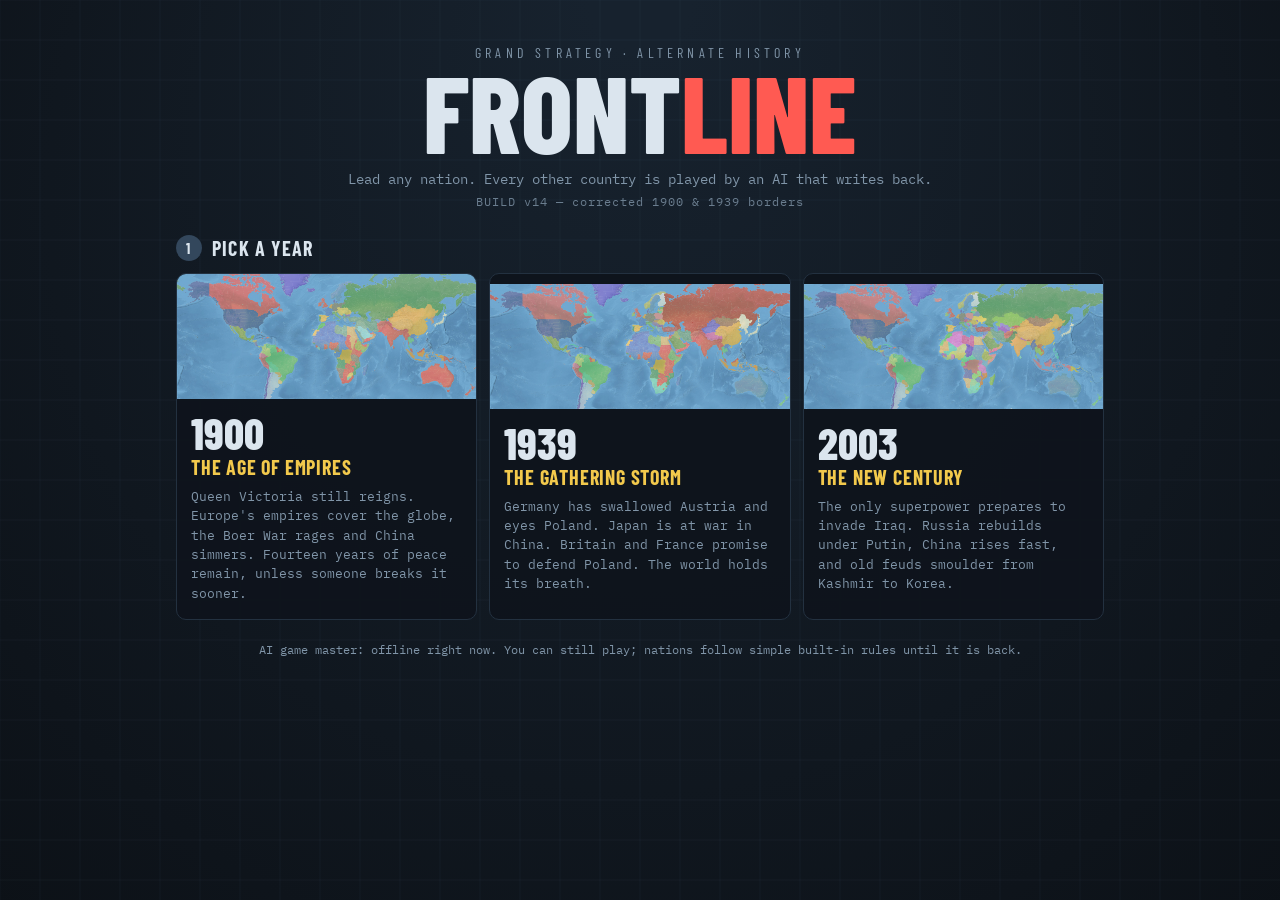
==== index.html @ e0c1df47 "Correct the 1900 and 1939 borders New tools/fix_borders.py checks every province against the modern " ====
<!DOCTYPE html>
<html lang="en">
<head>
<meta charset="UTF-8">
<meta name="viewport" content="width=device-width, initial-scale=1.0, viewport-fit=cover, user-scalable=no">
<title>Front Line</title>
<meta name="description" content="An open-world grand strategy game. Lead any nation in 1900, 1939 or 2003. An AI plays every other nation, and you can fight battles yourself with NATO unit symbols.">
<meta name="theme-color" content="#0b0f14">
<link rel="icon" href="data:image/svg+xml,%3Csvg xmlns=%22http://www.w3.org/2000/svg%22 viewBox=%220 0 30 20%22%3E%3Crect x=%221%22 y=%221%22 width=%2228%22 height=%2218%22 fill=%22%2380e0ff%22 stroke=%22%23000%22 stroke-width=%222%22/%3E%3Cpath d=%22M1 1L29 19M29 1L1 19%22 stroke=%22%23000%22 stroke-width=%222%22/%3E%3C/svg%3E">
<link rel="preconnect" href="https://fonts.googleapis.com">
<link rel="preconnect" href="https://fonts.gstatic.com" crossorigin>
<link rel="stylesheet" href="https://fonts.googleapis.com/css2?family=Barlow+Condensed:wght@500;600;700;800&family=IBM+Plex+Mono:wght@400;500;600&family=Source+Serif+4:ital,opsz,wght@0,8..60,400;0,8..60,600;1,8..60,400&display=swap">
<link rel="stylesheet" href="style.css?v=14">
</head>
<body>

<!-- ============ START ============ -->
<section id="start" class="screen">
  <canvas id="start-bg"></canvas>
  <div class="start-inner">
    <header class="title">
      <div class="kicker">Grand strategy · alternate history</div>
      <h1>FRONT<span>LINE</span></h1>
      <p class="sub">Lead any nation. Every other country is played by an AI that writes back.</p>
      <p class="sub" id="build-tag" style="margin-top:6px;font-size:12px;letter-spacing:1px;opacity:.8">BUILD v14 — corrected 1900 &amp; 1939 borders</p>
    </header>
    <div id="continue-wrap" hidden><button id="btn-continue" class="btn primary wide"></button></div>
    <h2 class="step"><b>1</b> Pick a year</h2>
    <div id="period-list" class="period-list"></div>
    <p id="ai-status" class="ai-status"></p>
  </div>
</section>

<!-- ============ PICK A NATION ============ -->
<section id="pick" class="screen" hidden>
  <header class="bar">
    <button class="icon-btn" id="pick-back" title="Back">←</button>
    <div class="bar-title"><b id="pick-title"></b><span>Step 2: tap any country to lead it</span></div>
    <input id="pick-search" type="search" placeholder="Search nations…" autocomplete="off">
  </header>
  <div class="stage"><canvas id="pick-map"></canvas>
    <div id="pick-quick" class="quick"></div>
    <aside id="pick-card" class="card" hidden></aside>
    <div id="pick-results" class="search-results" hidden></div>
  </div>
</section>

<!-- ============ GAME ============ -->
<section id="game" class="screen" hidden>
  <header class="bar" id="hud">
    <button class="icon-btn" id="btn-menu" title="Menu">☰</button>
    <div class="nation-chip"><i id="hud-color"></i><div><b id="hud-name"></b><span id="hud-date"></span></div></div>
    <div class="stat" title="Treasury. Earned each month from your economy and land."><span class="lbl">Treasury</span><b id="hud-money"></b></div>
    <div class="stat" title="Total divisions in your armies."><span class="lbl">Army</span><b id="hud-div"></b></div>
    <div class="stat" title="Stability. Low stability cuts income and invites unrest."><span class="lbl">Stability</span><b id="hud-stab"></b></div>
    <div class="stat hide-sm" title="Wars you are fighting."><span class="lbl">Wars</span><b id="hud-wars"></b></div>
    <div id="ai-badge" class="ai-badge" title="Whether the AI game master is reachable"></div>
  </header>
  <div class="stage">
    <canvas id="map"></canvas>
    <div id="toasts"></div>
    <div id="tooltip" hidden></div>
    <aside id="sel-card" class="card" hidden></aside>
    <div id="mode-hint" class="mode-hint" hidden></div>
    <aside id="side">
      <nav class="tabs">
        <button data-tab="orders" class="on">Orders</button>
        <button data-tab="army">Army</button>
        <button data-tab="diplo">Diplomacy</button>
        <button data-tab="news">News <i id="news-dot" hidden></i></button>
        <button class="collapse" id="side-toggle" title="Hide panel">▾</button>
      </nav>
      <div class="tab-body" id="tab-orders"></div>
      <div class="tab-body" id="tab-army" hidden></div>
      <div class="tab-body" id="tab-diplo" hidden></div>
      <div class="tab-body" id="tab-news" hidden></div>
    </aside>
    <aside id="battles" hidden></aside>
    <div id="clock" class="paused" role="group" aria-label="Game speed">
      <button data-speed="0" title="Pause (Space)">❚❚</button>
      <button data-speed="1" title="Normal (1)">▶</button>
      <button data-speed="2" title="Fast (2)">▶▶</button>
      <button data-speed="3" title="Fastest (3)">▶▶▶</button>
      <div class="clock-date"><b id="clock-date"></b><small id="news-status" hidden>📰 writing the news…</small></div>
    </div>
  </div>
</section>

<!-- ============ BATTLE ============ -->
<section id="battle" class="screen" hidden>
  <header class="bar" id="b-hud">
    <button class="icon-btn" id="b-retreat" title="Retreat (ends the battle as a loss)">⚑</button>
    <div class="bar-title"><b id="b-title"></b><span id="b-sub"></span></div>
    <div class="speed" role="group" aria-label="Battle speed">
      <button data-speed="0" title="Pause (Space)">❚❚</button>
      <button data-speed="1" title="Normal (1)">▶</button>
      <button data-speed="2" title="Fast (2)">▶▶</button>
      <button data-speed="4" title="Fastest (3)">▶▶▶</button>
    </div>
    <div class="stat"><span class="lbl">Strength</span><b id="b-str"></b></div>
    <div class="stat"><span class="lbl">Time left</span><b id="b-time"></b></div>
  </header>
  <div class="stage" id="b-stage">
    <canvas id="b-map"></canvas>
    <div id="b-toasts" class="toasts"></div>
    <div id="b-tip" class="tooltip" hidden></div>
    <div id="b-hint" class="mode-hint" hidden></div>
    <aside id="b-panel" class="card" hidden></aside>
    <div id="b-toolbar" class="toolbar">
      <button class="tool" id="b-all"><span class="ico">◎</span><span>Select all</span></button>
      <button class="tool" id="b-box"><span class="ico">⬚</span><span>Box select</span></button>
      <button class="tool" id="b-air"><span class="ico">✈</span><span>Air strike</span></button>
      <button class="tool" id="b-help"><span class="ico">?</span><span>Controls</span></button>
    </div>
  </div>
</section>

<div id="overlay" hidden><div class="sheet" id="sheet"></div></div>

<script src="js/symbols.js?v=14"></script>
<script src="js/world.js?v=14"></script>
<script src="js/gm.js?v=14"></script>
<script src="js/map.js?v=14"></script>
<script src="battle/engine.js?v=14"></script>
<script src="battle/ai.js?v=14"></script>
<script src="battle/battle.js?v=14"></script>
<script src="js/app.js?v=14"></script>
</body>
</html>
---- style.css ----
:root {
  --bg: #0b0f14;
  --bg2: #121922;
  --panel: rgba(14, 20, 28, 0.94);
  --line: #233140;
  --line2: #33475c;
  --text: #dbe5ee;
  --dim: #8095a8;
  --blue: #4c9dff;
  --red: #ff5a52;
  --gold: #f2c94c;
  --green: #5ee07a;
  --paper: #efe6d2;
  --ink: #2a2116;
  --mono: "IBM Plex Mono", ui-monospace, Menlo, Consolas, monospace;
  --head: "Barlow Condensed", "Arial Narrow", sans-serif;
  --serif: "Source Serif 4", Georgia, serif;
}
* { box-sizing: border-box; }
html, body { margin: 0; height: 100%; background: var(--bg); color: var(--text); font-family: var(--mono); font-size: 14px; }
body { overflow: hidden; -webkit-tap-highlight-color: transparent; }
button, input, textarea { font: inherit; color: inherit; }
button { cursor: pointer; }
[hidden] { display: none !important; }
.screen { position: fixed; inset: 0; display: flex; flex-direction: column; }
.stage { position: relative; flex: 1; overflow: hidden; touch-action: none; }
.stage > canvas { position: absolute; inset: 0; width: 100%; height: 100%; display: block; }
canvas.grab { cursor: grabbing; }

/* ---------- buttons ---------- */
.btn { border: 1px solid var(--line2); background: var(--bg2); padding: 10px 16px; border-radius: 6px; text-decoration: none; display: inline-flex; align-items: center; justify-content: center; gap: 8px; font-family: var(--head); font-weight: 700; font-size: 17px; letter-spacing: .04em; text-transform: uppercase; }
.btn:hover:not(:disabled) { border-color: var(--blue); }
.btn.primary { background: var(--blue); border-color: var(--blue); color: #04101f; }
.btn.primary:hover:not(:disabled) { filter: brightness(1.1); }
.btn.danger { background: #3a1513; border-color: var(--red); color: #ffd3cf; }
.btn.ghost { background: transparent; color: var(--dim); }
.btn.small { padding: 6px 10px; font-size: 14px; }
.btn.wide { width: 100%; }
.btn:disabled { opacity: .45; cursor: not-allowed; }
.icon-btn { background: none; border: 1px solid var(--line2); border-radius: 6px; width: 36px; height: 36px; font-size: 18px; flex: none; }
.chip { display: inline-flex; align-items: center; gap: 6px; padding: 5px 10px; border-radius: 14px; border: 1px solid var(--line2); background: var(--bg2); font-size: 12px; }
.chip:hover { border-color: var(--blue); }
.swatch { display: inline-block; width: 12px; height: 12px; border-radius: 3px; border: 1px solid rgba(0,0,0,.5); flex: none; }

/* ---------- start ---------- */
#start { overflow-y: auto; display: block; }
#start-bg { position: fixed; inset: 0; width: 100%; height: 100%; }
.start-inner { position: relative; max-width: 960px; margin: 0 auto; padding: 44px 16px 60px; }
.title { text-align: center; margin-bottom: 24px; }
.kicker { font-family: var(--head); letter-spacing: .3em; text-transform: uppercase; color: var(--dim); font-size: 14px; }
.title h1 { font-family: var(--head); font-weight: 800; font-size: clamp(56px, 13vw, 108px); margin: 2px 0 0; line-height: .9; }
.title h1 span { color: var(--red); }
.sub { color: var(--dim); margin: 10px 0 0; }
#continue-wrap { margin: 0 auto 10px; max-width: 460px; }
.step { font-family: var(--head); font-weight: 700; font-size: 20px; letter-spacing: .06em; text-transform: uppercase; margin: 26px 0 12px; display: flex; align-items: center; gap: 10px; }
.step b { display: inline-grid; place-items: center; width: 26px; height: 26px; border-radius: 50%; background: var(--line2); font-size: 15px; }
.period-list { display: grid; grid-template-columns: repeat(auto-fit, minmax(260px, 1fr)); gap: 12px; }
.period { text-align: left; background: var(--panel); border: 1px solid var(--line); border-radius: 10px; padding: 0; overflow: hidden; transition: border-color .15s, transform .15s; }
.period:hover { border-color: var(--blue); transform: translateY(-2px); }
.period canvas { display: block; width: 100%; aspect-ratio: 2.4; background: #0d1824; }
.period .body { padding: 12px 14px 16px; }
.period .yr { font-family: var(--head); font-size: 44px; font-weight: 800; line-height: 1; }
.period .nm { font-family: var(--head); font-size: 20px; font-weight: 700; text-transform: uppercase; letter-spacing: .04em; color: var(--gold); }
.period p { color: var(--dim); font-size: 12.5px; line-height: 1.55; margin: 8px 0 0; }
.ai-status { text-align: center; color: var(--dim); font-size: 12px; margin-top: 22px; }

/* ---------- top bars ---------- */
.bar { flex: none; display: flex; align-items: center; gap: 14px; padding: 6px 12px; padding-top: max(6px, env(safe-area-inset-top)); background: var(--panel); border-bottom: 1px solid var(--line); z-index: 5; min-height: 50px; }
.bar-title { display: flex; flex-direction: column; min-width: 0; flex: 1; }
.bar-title b { font-family: var(--head); font-size: 19px; text-transform: uppercase; letter-spacing: .04em; white-space: nowrap; overflow: hidden; text-overflow: ellipsis; }
.bar-title span { color: var(--dim); font-size: 12px; white-space: nowrap; overflow: hidden; text-overflow: ellipsis; }
#pick-search { width: min(240px, 36vw); background: var(--bg2); border: 1px solid var(--line2); border-radius: 6px; padding: 8px 10px; font-size: 13px; }
.nation-chip { display: flex; align-items: center; gap: 10px; min-width: 0; flex: 1; }
.nation-chip i { width: 14px; height: 28px; border-radius: 3px; flex: none; border: 1px solid rgba(0,0,0,.4); }
.nation-chip b { display: block; font-family: var(--head); font-size: 19px; text-transform: uppercase; letter-spacing: .03em; white-space: nowrap; overflow: hidden; text-overflow: ellipsis; }
.nation-chip span { color: var(--dim); font-size: 12px; white-space: nowrap; }
.stat { display: flex; flex-direction: column; flex: none; }
.stat .lbl { font-size: 10px; color: var(--dim); text-transform: uppercase; letter-spacing: .1em; }
.stat b { font-size: 15px; font-weight: 600; }
.ai-badge { font-size: 11px; padding: 4px 8px; border-radius: 10px; border: 1px solid var(--line2); color: var(--dim); white-space: nowrap; flex: none; cursor: pointer; }
.ai-badge.on { border-color: var(--green); color: var(--green); }
.ai-badge.off { border-color: #b8860b; color: var(--gold); }

/* ---------- pick ---------- */
.quick { position: absolute; left: 10px; right: 10px; bottom: 10px; display: flex; gap: 6px; overflow-x: auto; scrollbar-width: none; z-index: 3; padding-bottom: env(safe-area-inset-bottom); }
.quick::-webkit-scrollbar { display: none; }
.quick .chip { flex: none; background: var(--panel); }
.card { position: absolute; z-index: 4; background: var(--panel); border: 1px solid var(--line); border-radius: 10px; padding: 14px; box-shadow: 0 10px 30px rgba(0,0,0,.35); }
#pick-card { right: 10px; top: 10px; width: 300px; }
.card h3 { font-family: var(--head); font-size: 24px; margin: 0; letter-spacing: .02em; line-height: 1.05; display: flex; align-items: center; gap: 8px; }
.card .meta { color: var(--dim); font-size: 12px; margin: 4px 0 10px; line-height: 1.5; }
.card .rows { display: grid; grid-template-columns: auto 1fr; gap: 4px 12px; font-size: 12px; margin: 8px 0 12px; }
.card .rows span:nth-child(odd) { color: var(--dim); }
.card .acts { display: flex; gap: 6px; flex-wrap: wrap; }
.card .acts .btn { flex: 1; }
.card .x { position: absolute; top: 8px; right: 8px; background: none; border: 0; color: var(--dim); font-size: 18px; }
.search-results { position: absolute; top: 6px; right: 10px; width: min(280px, 70vw); max-height: 60%; overflow-y: auto; background: var(--panel); border: 1px solid var(--line2); border-radius: 8px; z-index: 6; }
.search-results button { display: flex; gap: 8px; align-items: center; width: 100%; text-align: left; background: none; border: 0; border-bottom: 1px solid var(--line); padding: 9px 12px; font-size: 13px; }
.search-results button:hover { background: var(--bg2); }

/* ---------- game panel ---------- */
#side { position: absolute; right: 10px; top: 10px; bottom: 76px; width: 350px; background: var(--panel); border: 1px solid var(--line); border-radius: 10px; z-index: 4; display: flex; flex-direction: column; overflow: hidden; }
#side.collapsed { bottom: auto; }
#side.collapsed .tab-body { display: none !important; }
.tabs { display: flex; border-bottom: 1px solid var(--line); flex: none; }
.tabs button { flex: 1; background: none; border: 0; padding: 10px 6px; font-family: var(--head); font-size: 16px; letter-spacing: .06em; text-transform: uppercase; color: var(--dim); position: relative; }
.tabs button.on { color: var(--text); box-shadow: inset 0 -2px 0 var(--blue); }
.tabs button i { position: absolute; top: 8px; right: 12px; width: 7px; height: 7px; border-radius: 50%; background: var(--red); }
.tabs .collapse { flex: none; width: 40px; }
.tab-body { flex: 1; overflow-y: auto; padding: 12px; }
.tab-body h4 { font-family: var(--head); text-transform: uppercase; letter-spacing: .08em; font-size: 14px; color: var(--gold); margin: 14px 0 6px; }
.tab-body h4:first-child { margin-top: 0; }
.tab-body p.help { color: var(--dim); font-size: 12px; line-height: 1.5; margin: 0 0 8px; }
textarea.orders { width: 100%; min-height: 120px; resize: vertical; background: var(--bg2); border: 1px solid var(--line2); border-radius: 8px; padding: 10px; font-family: var(--serif); font-size: 15px; line-height: 1.45; }
textarea.orders:focus { outline: none; border-color: var(--blue); }
.chips { display: flex; flex-wrap: wrap; gap: 6px; margin: 8px 0; }
.recruit { display: flex; align-items: center; gap: 8px; flex-wrap: wrap; }
.recruit .cost { color: var(--gold); font-size: 12px; }
.queue { font-size: 12px; color: var(--dim); line-height: 1.6; margin: 0; padding-left: 16px; }
.nlist { display: flex; flex-direction: column; }
.nrow { display: grid; grid-template-columns: 12px 1fr auto; gap: 8px; align-items: center; padding: 8px 4px; border-bottom: 1px solid var(--line); background: none; border-left: 0; border-right: 0; border-top: 0; text-align: left; font-size: 13px; }
.nrow:hover { background: var(--bg2); }
.nrow .tags { display: flex; gap: 4px; align-items: center; }
.tag { font-size: 10px; padding: 1px 6px; border-radius: 8px; border: 1px solid var(--line2); text-transform: uppercase; letter-spacing: .05em; }
.tag.war { border-color: var(--red); color: #ffb3ae; }
.tag.ally { border-color: var(--blue); color: #b9d8ff; }
.tag.great { border-color: var(--gold); color: var(--gold); }
.relnum { font-size: 12px; min-width: 34px; text-align: right; }
.diplo-search { width: 100%; background: var(--bg2); border: 1px solid var(--line2); border-radius: 6px; padding: 8px 10px; font-size: 13px; margin-bottom: 8px; }
.newsitem { border-bottom: 1px solid var(--line); padding: 10px 0; }
.newsitem .d { font-size: 11px; color: var(--dim); text-transform: uppercase; letter-spacing: .1em; }
.newsitem b { display: block; font-family: var(--serif); font-size: 16px; margin: 2px 0 4px; }
.newsitem p { margin: 0 0 4px; font-family: var(--serif); font-size: 13.5px; line-height: 1.45; color: #c4d0db; }
#sel-card { left: 10px; top: 10px; width: 300px; max-height: calc(100% - 96px); overflow-y: auto; }
.army-row { display: flex; align-items: center; gap: 8px; padding: 6px 0; border-top: 1px solid var(--line); font-size: 12px; }
.army-row button { margin-left: auto; }
#clock { position: absolute; right: 10px; bottom: 10px; width: 350px; height: 56px; z-index: 5; display: flex; align-items: stretch; gap: 4px; background: var(--panel); border: 1px solid var(--line2); border-radius: 10px; padding: 5px; padding-bottom: max(5px, env(safe-area-inset-bottom)); }
#clock button { flex: 0 0 46px; background: rgba(255,255,255,.04); border: 1px solid var(--line); color: var(--text); border-radius: 7px; font-size: 13px; letter-spacing: -2px; cursor: pointer; }
#clock button.on { background: var(--blue); border-color: var(--blue); color: #04111a; font-weight: 700; }
#clock.paused button[data-speed="0"] { background: var(--gold); border-color: var(--gold); color: #1b1300; animation: pulse 1.6s ease-in-out infinite; }
#clock .clock-date { flex: 1; display: flex; flex-direction: column; justify-content: center; align-items: flex-end; padding-right: 6px; min-width: 0; }
#clock .clock-date b { font-family: var(--head); font-size: 19px; letter-spacing: .02em; white-space: nowrap; }
#clock .clock-date small { font-size: 11px; color: var(--gold); white-space: nowrap; }
@keyframes pulse { 50% { opacity: .65; } }
#battles { position: absolute; left: 10px; bottom: 10px; width: 250px; z-index: 5; display: flex; flex-direction: column; gap: 6px; }
#battles[hidden] { display: none; }
#battles .bt { background: var(--panel); border: 1px solid var(--line2); border-left: 3px solid var(--red); border-radius: 8px; padding: 7px 9px; }
#battles .bt-top { display: flex; justify-content: space-between; gap: 6px; align-items: baseline; }
#battles .bt-top b { font-family: var(--head); font-size: 15px; overflow: hidden; text-overflow: ellipsis; white-space: nowrap; }
#battles .bt-top span { font-size: 11px; color: var(--dim); white-space: nowrap; }
#battles .acts { display: flex; gap: 6px; margin-top: 4px; }
#battles .dim { font-size: 11px; color: var(--dim); }
.toast.news { pointer-events: auto; cursor: pointer; border-left-color: var(--gold); text-align: left; color: var(--text); display: flex; flex-direction: column; gap: 2px; font: inherit; font-size: 12.5px; }
.toast.news b { font-family: var(--serif, Georgia, serif); font-size: 15px; }
.toast.news span { color: var(--dim); font-size: 11.5px; }
#toasts, .toasts { position: absolute; top: 10px; left: 50%; transform: translateX(-50%); display: flex; flex-direction: column; align-items: center; gap: 6px; pointer-events: none; z-index: 8; width: min(92vw, 480px); }
.toast { background: var(--panel); border: 1px solid var(--line2); border-left: 3px solid var(--dim); padding: 7px 12px; border-radius: 6px; font-size: 12.5px; animation: toast-in .25s ease-out; max-width: 100%; }
.toast.good { border-left-color: var(--blue); }
.toast.bad { border-left-color: var(--red); }
.toast.info { border-left-color: var(--gold); }
.toast.fade { opacity: 0; transition: opacity .5s; }
@keyframes toast-in { from { opacity: 0; transform: translateY(-6px); } }
#tooltip, .tooltip { position: absolute; pointer-events: none; background: var(--panel); border: 1px solid var(--line2); border-radius: 6px; padding: 7px 10px; font-size: 12px; z-index: 7; max-width: 260px; line-height: 1.45; }
#tooltip b, .tooltip b { font-family: var(--head); font-size: 16px; letter-spacing: .02em; }
.dim { color: var(--dim); }

/* ---------- overlay sheets ---------- */
#overlay { position: fixed; inset: 0; background: rgba(3, 6, 10, .72); z-index: 30; display: grid; place-items: center; padding: 16px; backdrop-filter: blur(3px); }
.sheet { background: var(--bg2); border: 1px solid var(--line2); border-radius: 12px; max-width: 640px; width: 100%; max-height: calc(100vh - 32px); overflow-y: auto; padding: 22px; }
.sheet h2 { font-family: var(--head); font-size: 30px; margin: 0 0 4px; letter-spacing: .03em; text-transform: uppercase; }
.sheet h3 { font-family: var(--head); font-size: 18px; margin: 18px 0 8px; text-transform: uppercase; letter-spacing: .06em; color: var(--gold); }
.sheet p, .sheet li { color: #b9c7d4; line-height: 1.6; font-size: 13px; }
.sheet ul { padding-left: 18px; margin: 6px 0; }
.sheet kbd { font-family: var(--mono); background: #1c2733; border: 1px solid var(--line2); border-bottom-width: 2px; border-radius: 4px; padding: 0 5px; font-size: 12px; }
.sheet .acts { display: flex; gap: 10px; margin-top: 20px; flex-wrap: wrap; }

.sheet select.in, .sheet input.in { background: var(--bg); color: var(--text); border: 1px solid var(--line2); border-radius: 8px; padding: 9px 10px; font: inherit; font-size: 13px; }
.sheet select.in:focus, .sheet input.in:focus, .sheet textarea:focus { outline: none; border-color: var(--blue); }
.sheet .acts .btn { flex: 1; }
.spinner { width: 34px; height: 34px; border: 3px solid var(--line2); border-top-color: var(--gold); border-radius: 50%; animation: spin 1s linear infinite; margin: 10px auto; }
@keyframes spin { to { transform: rotate(360deg); } }
.waiting { text-align: center; padding: 10px 0; }
.waiting b { font-family: var(--head); font-size: 24px; letter-spacing: .04em; text-transform: uppercase; display: block; }
.waiting p { color: var(--dim); }

/* newspaper report */
.sheet.paper { background: var(--paper); color: var(--ink); border-color: #b7a888; max-width: 720px; }
.paper .mast { text-align: center; border-bottom: 3px double var(--ink); padding-bottom: 6px; }
.paper .mast .np { font-family: var(--serif); font-weight: 600; font-size: 30px; letter-spacing: .02em; }
.paper .mast .dt { font-family: var(--mono); font-size: 11px; letter-spacing: .15em; text-transform: uppercase; }
.paper .hl { font-family: var(--serif); font-weight: 600; font-size: clamp(24px, 5vw, 34px); line-height: 1.1; margin: 14px 0 6px; }
.paper .lede { font-family: var(--serif); font-size: 16px; line-height: 1.5; font-style: italic; color: #4a3d2a; margin: 0 0 10px; }
.paper .cols { columns: 2 260px; column-gap: 22px; column-rule: 1px solid #cbbd9e; }
.paper .ev { break-inside: avoid; margin-bottom: 12px; }
.paper .ev b { font-family: var(--serif); font-size: 16px; display: block; line-height: 1.25; }
.paper .ev p { font-family: var(--serif); font-size: 14px; line-height: 1.5; color: var(--ink); margin: 3px 0 0; }
.paper h3 { color: #7a2b12; border-top: 1px solid #cbbd9e; padding-top: 10px; }
.paper .res { font-family: var(--serif); font-size: 14px; line-height: 1.5; margin: 0 0 8px; color: var(--ink); }
.paper .res i { font-style: normal; font-weight: 600; }
.paper .res.ok i { color: #1d5e2a; }
.paper .res.no i { color: #8c1d12; }
.paper .facts { font-family: var(--mono); font-size: 12px; color: #4a3d2a; line-height: 1.7; margin: 0; padding-left: 18px; }
.paper .facts li { color: #4a3d2a; font-size: 12px; }
.paper .btn.primary { background: var(--ink); border-color: var(--ink); color: var(--paper); }
.paper .offline { font-family: var(--mono); font-size: 11px; color: #8c5a12; text-align: center; margin-top: 8px; }

/* battle choice */
.versus { display: grid; grid-template-columns: 1fr auto 1fr; gap: 12px; align-items: center; margin: 14px 0; }
.versus .side { background: var(--panel); border: 1px solid var(--line); border-radius: 8px; padding: 10px; text-align: center; }
.versus .side b { font-family: var(--head); font-size: 20px; display: block; }
.versus .side span { display: block; }
.versus .vs { font-family: var(--head); font-size: 24px; color: var(--dim); }
.oddsbar { height: 10px; border-radius: 5px; background: var(--red); overflow: hidden; margin: 6px 0 2px; }
.oddsbar i { display: block; height: 100%; background: var(--blue); }

/* chat */
.sheet.chat { display: flex; flex-direction: column; padding: 0; max-width: 620px; height: min(720px, calc(100vh - 32px)); }
.chat .head { padding: 14px 16px; border-bottom: 1px solid var(--line); display: flex; gap: 12px; align-items: center; }
.chat .head .who { flex: 1; min-width: 0; }
.chat .head b { font-family: var(--head); font-size: 22px; display: block; }
.chat .head span { color: var(--dim); font-size: 12px; }
.chat .log { flex: 1; overflow-y: auto; padding: 14px 16px; display: flex; flex-direction: column; gap: 10px; }
.msg { max-width: 86%; padding: 10px 12px; border-radius: 10px; font-family: var(--serif); font-size: 14.5px; line-height: 1.5; white-space: pre-wrap; }
.msg.me { align-self: flex-end; background: #1d3657; border: 1px solid #2c4f7d; }
.msg.them { align-self: flex-start; background: var(--paper); color: var(--ink); border: 1px solid #b7a888; }
.msg.sys { align-self: center; background: none; color: var(--gold); font-family: var(--mono); font-size: 12px; text-align: center; }
.deal { align-self: stretch; border: 1px dashed var(--gold); border-radius: 10px; padding: 10px 12px; background: rgba(242,201,76,.07); }
.deal b { font-family: var(--head); font-size: 17px; text-transform: uppercase; letter-spacing: .05em; color: var(--gold); }
.deal p { margin: 4px 0 8px; font-size: 13px; }
.chat .input { border-top: 1px solid var(--line); padding: 10px; display: flex; flex-direction: column; gap: 8px; }
.chat .input .row { display: flex; gap: 8px; }
.chat textarea { flex: 1; resize: none; height: 54px; background: var(--bg); border: 1px solid var(--line2); border-radius: 8px; padding: 8px 10px; font-family: var(--serif); font-size: 14.5px; }
.typing { align-self: flex-start; color: var(--dim); font-size: 12px; font-style: italic; }

/* ---------- battle screen ---------- */
.speed { display: flex; border: 1px solid var(--line2); border-radius: 6px; overflow: hidden; flex: none; }
.speed button { background: none; border: 0; padding: 7px 10px; font-size: 12px; letter-spacing: -2px; color: var(--dim); min-width: 40px; }
.speed button + button { border-left: 1px solid var(--line2); }
.speed button.on { background: var(--blue); color: #04101f; }
.toolbar { position: absolute; left: 0; right: 0; bottom: 0; display: flex; gap: 6px; padding: 8px 10px; padding-bottom: max(8px, env(safe-area-inset-bottom)); background: linear-gradient(transparent, rgba(5, 8, 12, .85) 30%); overflow-x: auto; z-index: 4; scrollbar-width: none; }
.tool { background: var(--panel); border: 1px solid var(--line); border-radius: 8px; padding: 5px 8px; display: flex; flex-direction: column; align-items: center; gap: 2px; min-width: 70px; font-size: 11px; }
.tool.on { border-color: var(--gold); box-shadow: 0 0 0 1px var(--gold); }
.tool:disabled { opacity: .4; }
.tool .ico { font-size: 17px; height: 24px; display: grid; place-items: center; }
.mode-hint { position: absolute; top: 10px; left: 50%; transform: translateX(-50%); background: var(--gold); color: #1b1300; font-weight: 600; padding: 8px 14px; border-radius: 6px; z-index: 5; font-size: 13px; text-align: center; max-width: 92vw; }
.mode-hint button { margin-left: 10px; background: rgba(0,0,0,.15); border: 0; border-radius: 4px; padding: 2px 8px; }
#b-panel { right: 10px; top: 10px; width: 260px; }
#b-panel .strbar { height: 5px; background: #1d2834; border-radius: 3px; overflow: hidden; margin: 6px 0; }
#b-panel .strbar i { display: block; height: 100%; }

@media (max-width: 760px) {
  .bar { gap: 8px; padding: 5px 8px; flex-wrap: wrap; }
  .hide-sm { display: none !important; }
  .nation-chip { flex: 1 1 140px; }
  #side { left: 0; right: 0; top: auto; bottom: 64px; width: auto; height: 46%; border-radius: 12px 12px 0 0; }
  #side.collapsed { height: auto; }
  #clock { left: 8px; right: 8px; width: auto; bottom: 6px; height: 52px; }
  #clock button { flex: 1 1 0; }
  #clock .clock-date { flex: 0 0 auto; }
  #clock .clock-date b { font-size: 15px; }
  #battles { left: 8px; width: 200px; bottom: calc(46% + 72px); }
  #side.collapsed ~ #battles { bottom: 112px; }
  #sel-card { left: 8px; right: 8px; width: auto; top: 8px; max-height: 40%; }
  #pick-card { left: 8px; right: 8px; width: auto; top: auto; bottom: 56px; }
  #pick-search { width: 40vw; }
  #b-panel { left: 8px; right: 8px; width: auto; top: auto; bottom: 84px; }
  #b-hud .bar-title { flex: 1 1 calc(100% - 50px); }
  #b-hud .bar-title span { display: none; }
  #b-hud .speed { flex: 1; }
  #b-hud .speed button { flex: 1; }
  .versus { grid-template-columns: 1fr; }
  .versus .vs { text-align: center; }
}

/* generals */
.gen { border: 1px solid var(--line); border-left: 4px solid var(--gold); border-radius: 8px; padding: 10px; margin-bottom: 8px; background: rgba(255,255,255,.02); }
.gen-top { display: flex; justify-content: space-between; align-items: baseline; gap: 8px; }
.gen-top b { font-family: var(--head); font-size: 18px; letter-spacing: .02em; }
.gen-top span { color: var(--dim); font-size: 12px; white-space: nowrap; }
.gen-order { font-size: 12.5px; margin: 4px 0 8px; color: #c9d6e2; }
.gen .acts { display: flex; gap: 6px; flex-wrap: wrap; }
.row-sel { display: flex; gap: 8px; }
.row-sel select { flex: 1; background: var(--bg); color: var(--text); border: 1px solid var(--line2); border-radius: 6px; padding: 7px; font: inherit; font-size: 13px; }
.inbox { border: 1px solid var(--gold); border-radius: 8px; padding: 10px; margin-bottom: 10px; background: rgba(242,201,76,.06); }
.inbox b { font-family: var(--head); font-size: 16px; color: var(--gold); }
.inbox p { font-family: var(--serif); font-size: 14px; line-height: 1.45; margin: 4px 0 8px; }
.tabs button { font-size: 15px; padding: 10px 4px; }
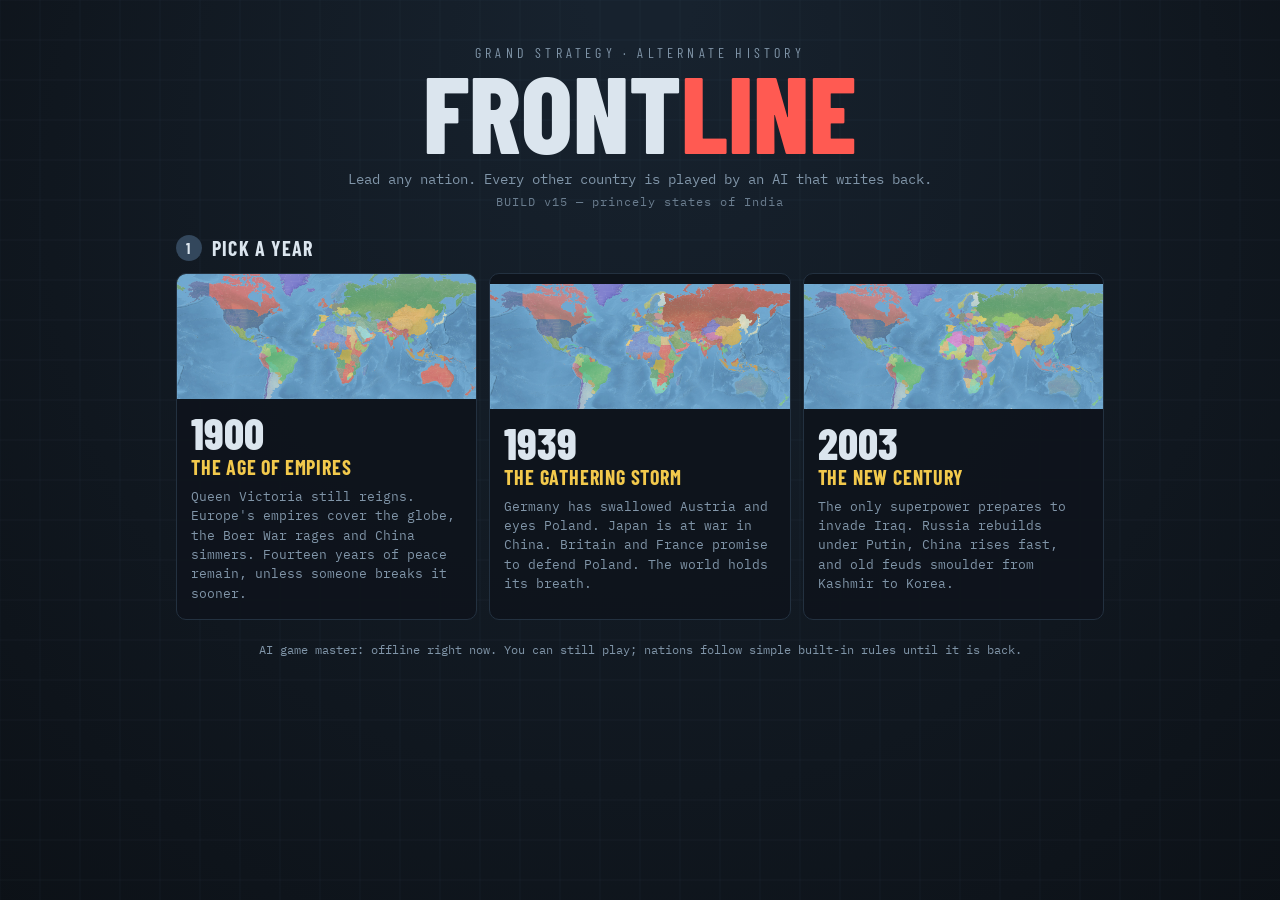
==== commit 223b256d: "Add India's princely states to the 1900 and 1939 maps 32 princely states and agencies (Hyderabad, My" ====
--- a/index.html
+++ b/index.html
@@ -10,7 +10,7 @@
 <link rel="preconnect" href="https://fonts.googleapis.com">
 <link rel="preconnect" href="https://fonts.gstatic.com" crossorigin>
 <link rel="stylesheet" href="https://fonts.googleapis.com/css2?family=Barlow+Condensed:wght@500;600;700;800&family=IBM+Plex+Mono:wght@400;500;600&family=Source+Serif+4:ital,opsz,wght@0,8..60,400;0,8..60,600;1,8..60,400&display=swap">
-<link rel="stylesheet" href="style.css?v=14">
+<link rel="stylesheet" href="style.css?v=15">
 </head>
 <body>
 
@@ -22,7 +22,7 @@
       <div class="kicker">Grand strategy · alternate history</div>
       <h1>FRONT<span>LINE</span></h1>
       <p class="sub">Lead any nation. Every other country is played by an AI that writes back.</p>
-      <p class="sub" id="build-tag" style="margin-top:6px;font-size:12px;letter-spacing:1px;opacity:.8">BUILD v14 — corrected 1900 &amp; 1939 borders</p>
+      <p class="sub" id="build-tag" style="margin-top:6px;font-size:12px;letter-spacing:1px;opacity:.8">BUILD v15 — princely states of India</p>
     </header>
     <div id="continue-wrap" hidden><button id="btn-continue" class="btn primary wide"></button></div>
     <h2 class="step"><b>1</b> Pick a year</h2>
@@ -117,13 +117,13 @@
 
 <div id="overlay" hidden><div class="sheet" id="sheet"></div></div>
 
-<script src="js/symbols.js?v=14"></script>
-<script src="js/world.js?v=14"></script>
-<script src="js/gm.js?v=14"></script>
-<script src="js/map.js?v=14"></script>
-<script src="battle/engine.js?v=14"></script>
-<script src="battle/ai.js?v=14"></script>
-<script src="battle/battle.js?v=14"></script>
-<script src="js/app.js?v=14"></script>
+<script src="js/symbols.js?v=15"></script>
+<script src="js/world.js?v=15"></script>
+<script src="js/gm.js?v=15"></script>
+<script src="js/map.js?v=15"></script>
+<script src="battle/engine.js?v=15"></script>
+<script src="battle/ai.js?v=15"></script>
+<script src="battle/battle.js?v=15"></script>
+<script src="js/app.js?v=15"></script>
 </body>
 </html>
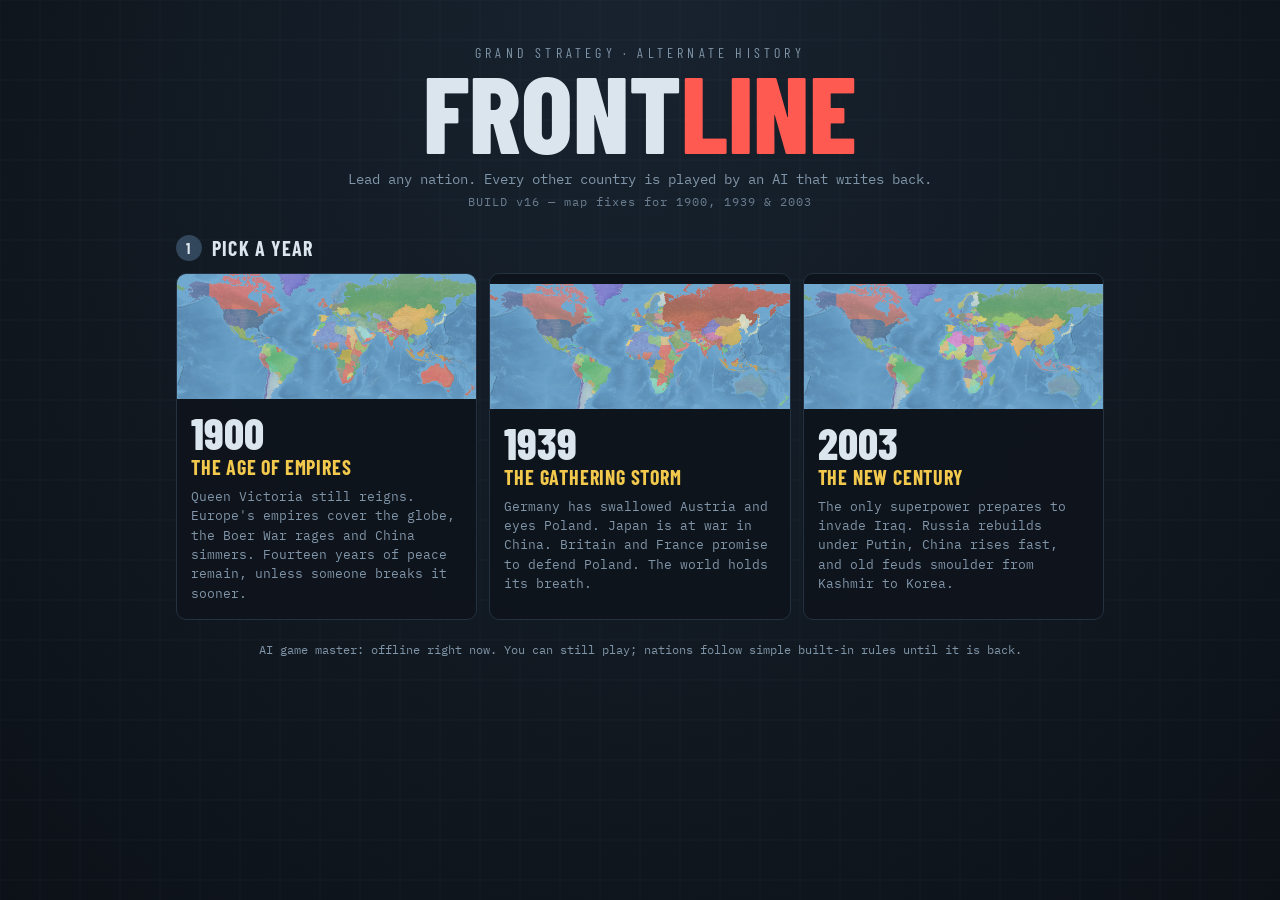
==== commit c34f455e: "Fix map errors in 1900, 1939 and 2003 1900: Alsace-Lorraine is German, Kars/Ardahan/Artvin Russian (" ====
--- a/index.html
+++ b/index.html
@@ -10,7 +10,7 @@
 <link rel="preconnect" href="https://fonts.googleapis.com">
 <link rel="preconnect" href="https://fonts.gstatic.com" crossorigin>
 <link rel="stylesheet" href="https://fonts.googleapis.com/css2?family=Barlow+Condensed:wght@500;600;700;800&family=IBM+Plex+Mono:wght@400;500;600&family=Source+Serif+4:ital,opsz,wght@0,8..60,400;0,8..60,600;1,8..60,400&display=swap">
-<link rel="stylesheet" href="style.css?v=15">
+<link rel="stylesheet" href="style.css?v=16">
 </head>
 <body>
 
@@ -22,7 +22,7 @@
       <div class="kicker">Grand strategy · alternate history</div>
       <h1>FRONT<span>LINE</span></h1>
       <p class="sub">Lead any nation. Every other country is played by an AI that writes back.</p>
-      <p class="sub" id="build-tag" style="margin-top:6px;font-size:12px;letter-spacing:1px;opacity:.8">BUILD v15 — princely states of India</p>
+      <p class="sub" id="build-tag" style="margin-top:6px;font-size:12px;letter-spacing:1px;opacity:.8">BUILD v16 — map fixes for 1900, 1939 &amp; 2003</p>
     </header>
     <div id="continue-wrap" hidden><button id="btn-continue" class="btn primary wide"></button></div>
     <h2 class="step"><b>1</b> Pick a year</h2>
@@ -117,13 +117,13 @@
 
 <div id="overlay" hidden><div class="sheet" id="sheet"></div></div>
 
-<script src="js/symbols.js?v=15"></script>
-<script src="js/world.js?v=15"></script>
-<script src="js/gm.js?v=15"></script>
-<script src="js/map.js?v=15"></script>
-<script src="battle/engine.js?v=15"></script>
-<script src="battle/ai.js?v=15"></script>
-<script src="battle/battle.js?v=15"></script>
-<script src="js/app.js?v=15"></script>
+<script src="js/symbols.js?v=16"></script>
+<script src="js/world.js?v=16"></script>
+<script src="js/gm.js?v=16"></script>
+<script src="js/map.js?v=16"></script>
+<script src="battle/engine.js?v=16"></script>
+<script src="battle/ai.js?v=16"></script>
+<script src="battle/battle.js?v=16"></script>
+<script src="js/app.js?v=16"></script>
 </body>
 </html>
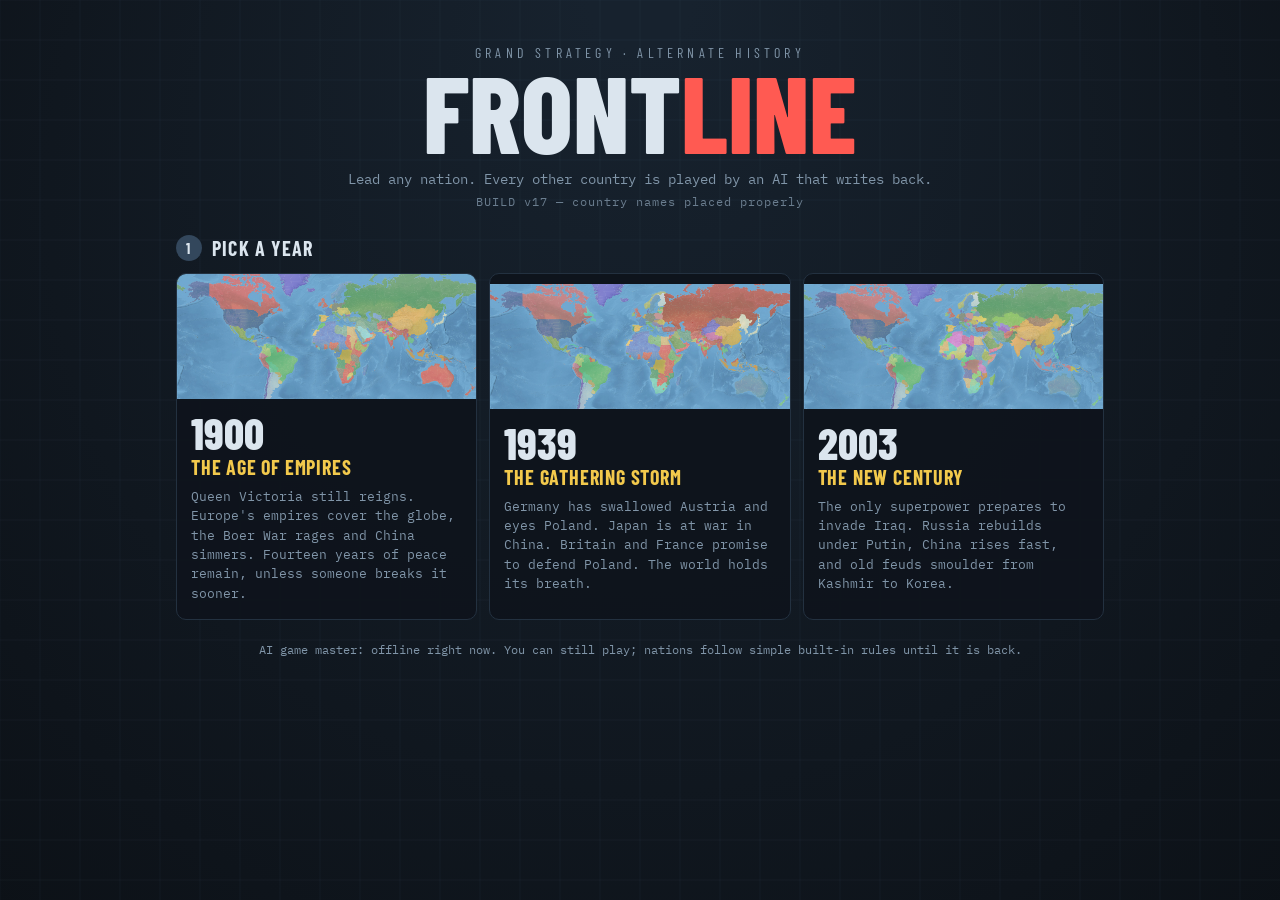
==== commit dcd5b2bc: "Map: place country names on their own land, without overlaps A nation's name now goes on the land ar" ====
--- a/index.html
+++ b/index.html
@@ -10,7 +10,7 @@
 <link rel="preconnect" href="https://fonts.googleapis.com">
 <link rel="preconnect" href="https://fonts.gstatic.com" crossorigin>
 <link rel="stylesheet" href="https://fonts.googleapis.com/css2?family=Barlow+Condensed:wght@500;600;700;800&family=IBM+Plex+Mono:wght@400;500;600&family=Source+Serif+4:ital,opsz,wght@0,8..60,400;0,8..60,600;1,8..60,400&display=swap">
-<link rel="stylesheet" href="style.css?v=16">
+<link rel="stylesheet" href="style.css?v=17">
 </head>
 <body>
 
@@ -22,7 +22,7 @@
       <div class="kicker">Grand strategy · alternate history</div>
       <h1>FRONT<span>LINE</span></h1>
       <p class="sub">Lead any nation. Every other country is played by an AI that writes back.</p>
-      <p class="sub" id="build-tag" style="margin-top:6px;font-size:12px;letter-spacing:1px;opacity:.8">BUILD v16 — map fixes for 1900, 1939 &amp; 2003</p>
+      <p class="sub" id="build-tag" style="margin-top:6px;font-size:12px;letter-spacing:1px;opacity:.8">BUILD v17 — country names placed properly</p>
     </header>
     <div id="continue-wrap" hidden><button id="btn-continue" class="btn primary wide"></button></div>
     <h2 class="step"><b>1</b> Pick a year</h2>
@@ -117,13 +117,13 @@
 
 <div id="overlay" hidden><div class="sheet" id="sheet"></div></div>
 
-<script src="js/symbols.js?v=16"></script>
-<script src="js/world.js?v=16"></script>
-<script src="js/gm.js?v=16"></script>
-<script src="js/map.js?v=16"></script>
-<script src="battle/engine.js?v=16"></script>
-<script src="battle/ai.js?v=16"></script>
-<script src="battle/battle.js?v=16"></script>
-<script src="js/app.js?v=16"></script>
+<script src="js/symbols.js?v=17"></script>
+<script src="js/world.js?v=17"></script>
+<script src="js/gm.js?v=17"></script>
+<script src="js/map.js?v=17"></script>
+<script src="battle/engine.js?v=17"></script>
+<script src="battle/ai.js?v=17"></script>
+<script src="battle/battle.js?v=17"></script>
+<script src="js/app.js?v=17"></script>
 </body>
 </html>
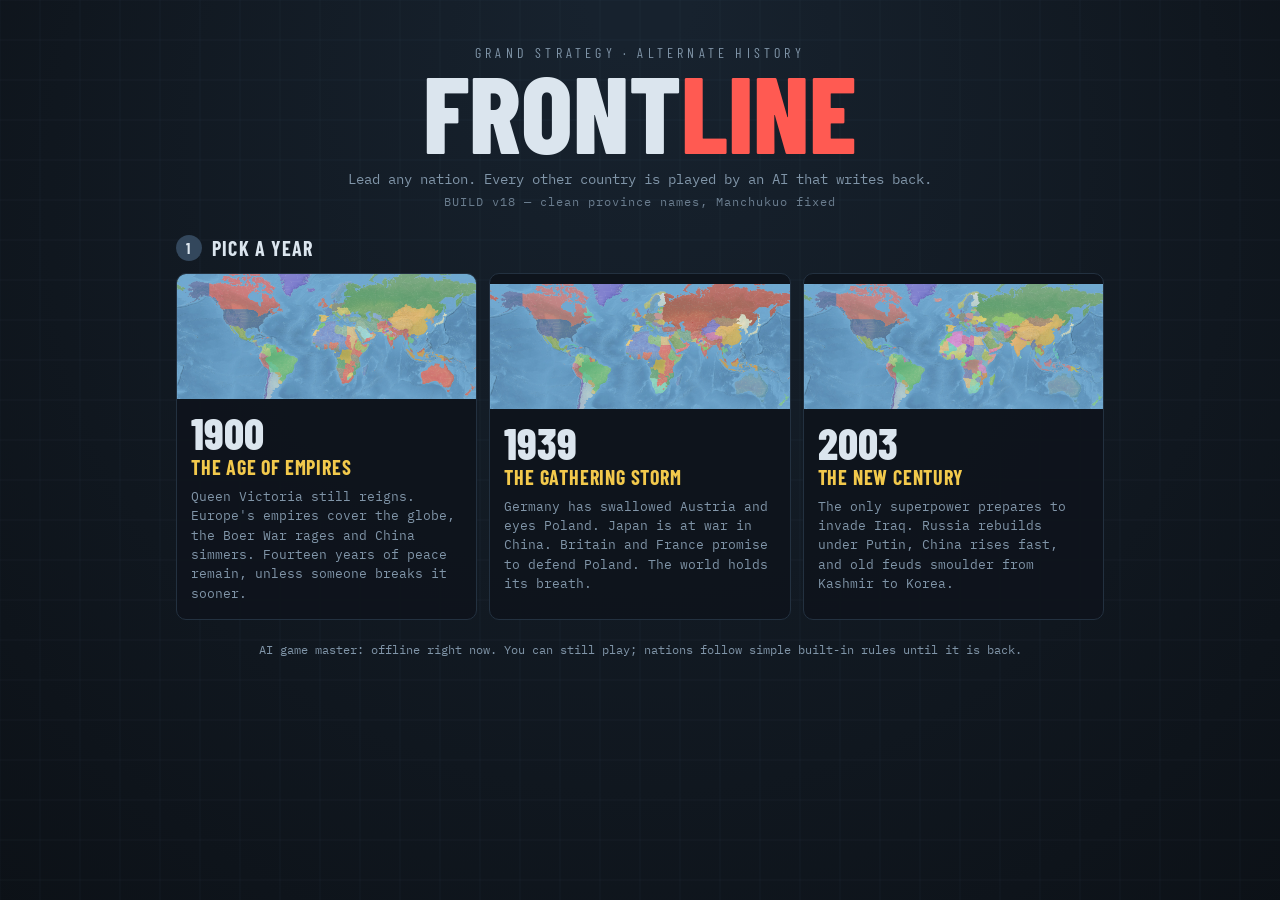
==== commit 523c3f9d: "Map: real names for cut-off provinces, Manchukuo borders fixed Provinces the build cuts off along hi" ====
--- a/index.html
+++ b/index.html
@@ -10,7 +10,7 @@
 <link rel="preconnect" href="https://fonts.googleapis.com">
 <link rel="preconnect" href="https://fonts.gstatic.com" crossorigin>
 <link rel="stylesheet" href="https://fonts.googleapis.com/css2?family=Barlow+Condensed:wght@500;600;700;800&family=IBM+Plex+Mono:wght@400;500;600&family=Source+Serif+4:ital,opsz,wght@0,8..60,400;0,8..60,600;1,8..60,400&display=swap">
-<link rel="stylesheet" href="style.css?v=17">
+<link rel="stylesheet" href="style.css?v=18">
 </head>
 <body>
 
@@ -22,7 +22,7 @@
       <div class="kicker">Grand strategy · alternate history</div>
       <h1>FRONT<span>LINE</span></h1>
       <p class="sub">Lead any nation. Every other country is played by an AI that writes back.</p>
-      <p class="sub" id="build-tag" style="margin-top:6px;font-size:12px;letter-spacing:1px;opacity:.8">BUILD v17 — country names placed properly</p>
+      <p class="sub" id="build-tag" style="margin-top:6px;font-size:12px;letter-spacing:1px;opacity:.8">BUILD v18 — clean province names, Manchukuo fixed</p>
     </header>
     <div id="continue-wrap" hidden><button id="btn-continue" class="btn primary wide"></button></div>
     <h2 class="step"><b>1</b> Pick a year</h2>
@@ -117,13 +117,13 @@
 
 <div id="overlay" hidden><div class="sheet" id="sheet"></div></div>
 
-<script src="js/symbols.js?v=17"></script>
-<script src="js/world.js?v=17"></script>
-<script src="js/gm.js?v=17"></script>
-<script src="js/map.js?v=17"></script>
-<script src="battle/engine.js?v=17"></script>
-<script src="battle/ai.js?v=17"></script>
-<script src="battle/battle.js?v=17"></script>
-<script src="js/app.js?v=17"></script>
+<script src="js/symbols.js?v=18"></script>
+<script src="js/world.js?v=18"></script>
+<script src="js/gm.js?v=18"></script>
+<script src="js/map.js?v=18"></script>
+<script src="battle/engine.js?v=18"></script>
+<script src="battle/ai.js?v=18"></script>
+<script src="battle/battle.js?v=18"></script>
+<script src="js/app.js?v=18"></script>
 </body>
 </html>
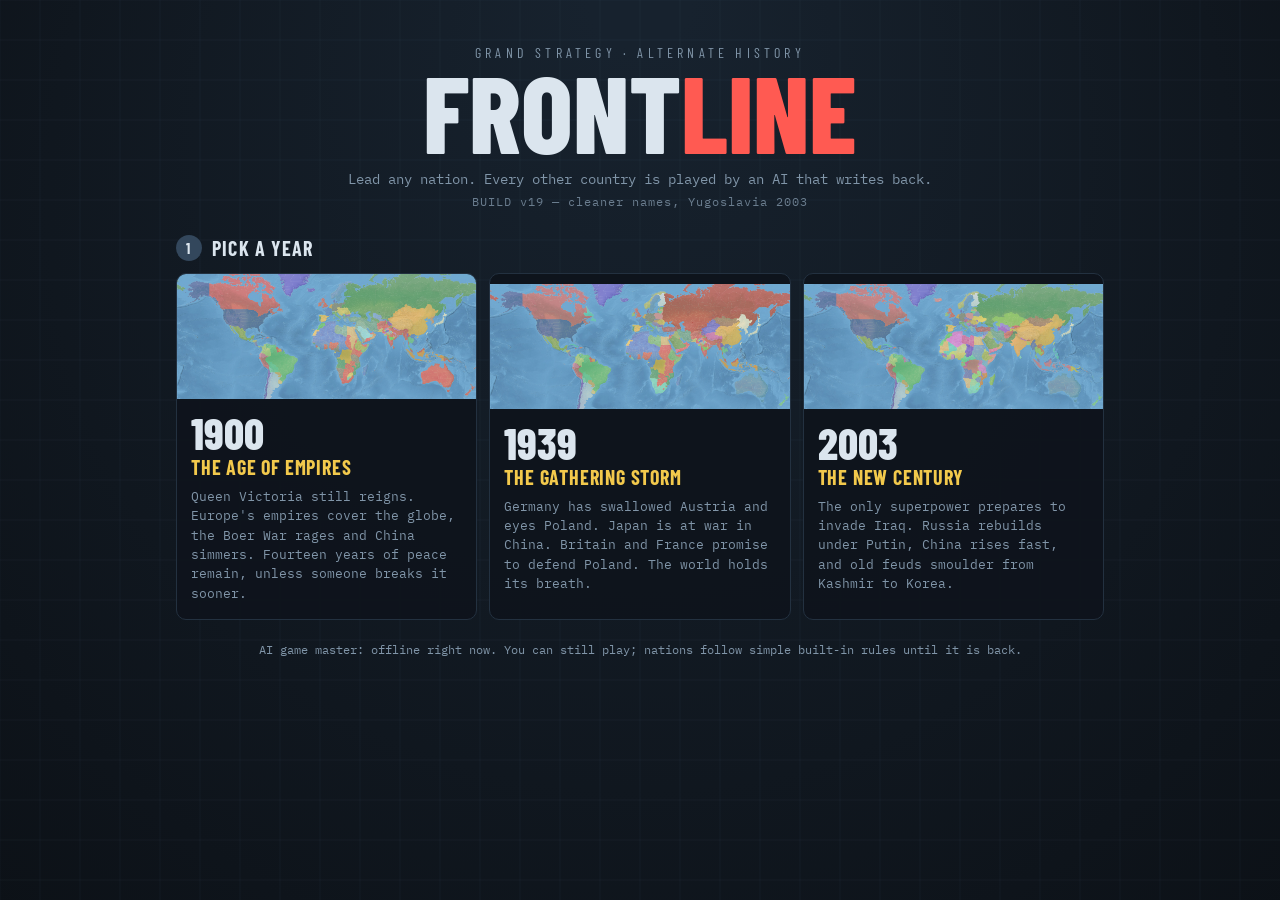
==== commit 611aac1a: "Map: no doubled directions in names, country on generic names, Yugoslavia in 2003 Co-Authored-By: Cl" ====
--- a/index.html
+++ b/index.html
@@ -10,7 +10,7 @@
 <link rel="preconnect" href="https://fonts.googleapis.com">
 <link rel="preconnect" href="https://fonts.gstatic.com" crossorigin>
 <link rel="stylesheet" href="https://fonts.googleapis.com/css2?family=Barlow+Condensed:wght@500;600;700;800&family=IBM+Plex+Mono:wght@400;500;600&family=Source+Serif+4:ital,opsz,wght@0,8..60,400;0,8..60,600;1,8..60,400&display=swap">
-<link rel="stylesheet" href="style.css?v=18">
+<link rel="stylesheet" href="style.css?v=19">
 </head>
 <body>
 
@@ -22,7 +22,7 @@
       <div class="kicker">Grand strategy · alternate history</div>
       <h1>FRONT<span>LINE</span></h1>
       <p class="sub">Lead any nation. Every other country is played by an AI that writes back.</p>
-      <p class="sub" id="build-tag" style="margin-top:6px;font-size:12px;letter-spacing:1px;opacity:.8">BUILD v18 — clean province names, Manchukuo fixed</p>
+      <p class="sub" id="build-tag" style="margin-top:6px;font-size:12px;letter-spacing:1px;opacity:.8">BUILD v19 — cleaner names, Yugoslavia 2003</p>
     </header>
     <div id="continue-wrap" hidden><button id="btn-continue" class="btn primary wide"></button></div>
     <h2 class="step"><b>1</b> Pick a year</h2>
@@ -117,13 +117,13 @@
 
 <div id="overlay" hidden><div class="sheet" id="sheet"></div></div>
 
-<script src="js/symbols.js?v=18"></script>
-<script src="js/world.js?v=18"></script>
-<script src="js/gm.js?v=18"></script>
-<script src="js/map.js?v=18"></script>
-<script src="battle/engine.js?v=18"></script>
-<script src="battle/ai.js?v=18"></script>
-<script src="battle/battle.js?v=18"></script>
-<script src="js/app.js?v=18"></script>
+<script src="js/symbols.js?v=19"></script>
+<script src="js/world.js?v=19"></script>
+<script src="js/gm.js?v=19"></script>
+<script src="js/map.js?v=19"></script>
+<script src="battle/engine.js?v=19"></script>
+<script src="battle/ai.js?v=19"></script>
+<script src="battle/battle.js?v=19"></script>
+<script src="js/app.js?v=19"></script>
 </body>
 </html>
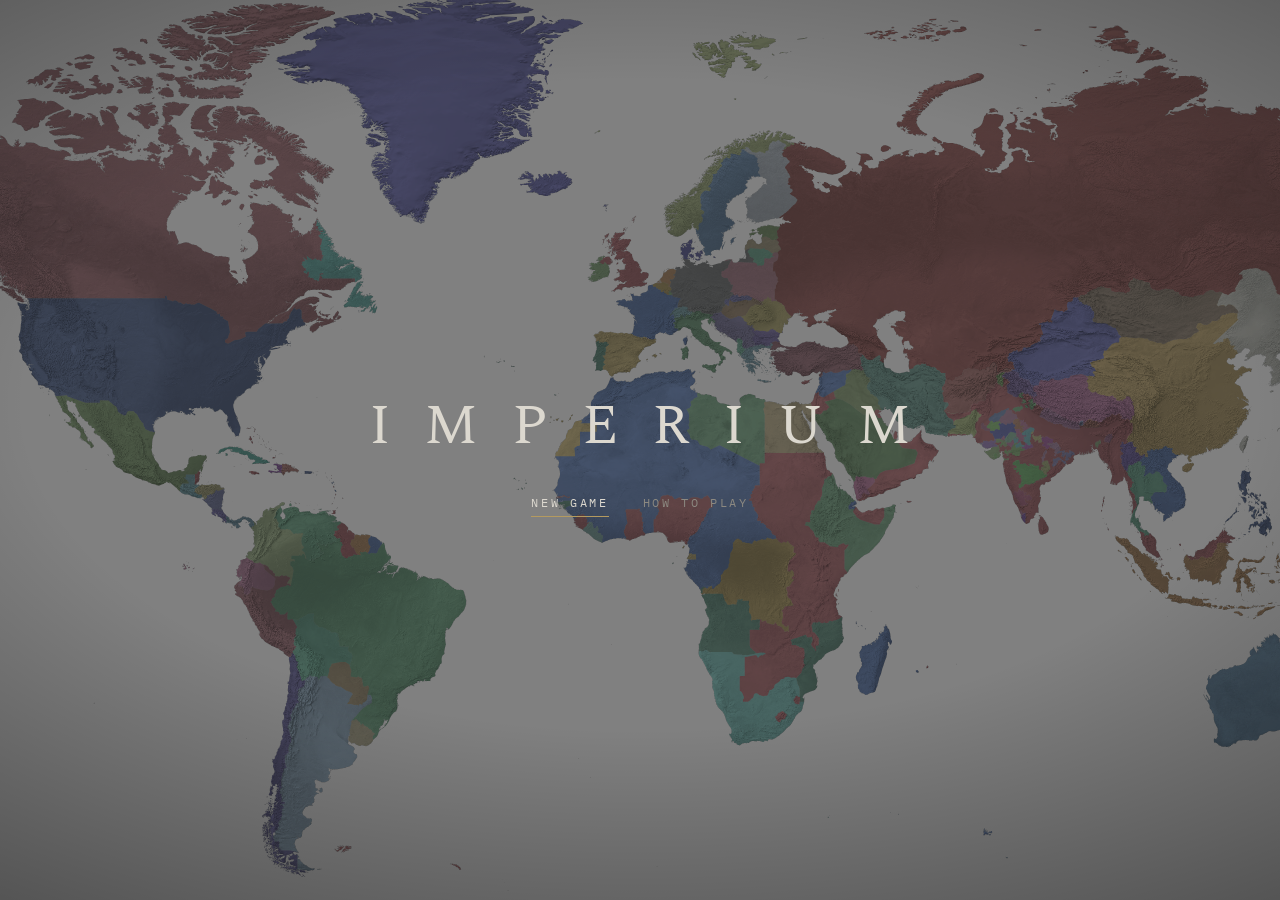
==== commit e0eb952b: "Rename to Imperium and apply the new interface and map style - Map: white sea, pale grey-blue relief" ====
--- a/index.html
+++ b/index.html
@@ -3,13 +3,13 @@
 <head>
 <meta charset="UTF-8">
 <meta name="viewport" content="width=device-width, initial-scale=1.0, viewport-fit=cover, user-scalable=no">
-<title>Front Line</title>
+<title>Imperium</title>
 <meta name="description" content="An open-world grand strategy game. Lead any nation in 1900, 1939 or 2003. An AI plays every other nation, and you can fight battles yourself with NATO unit symbols.">
-<meta name="theme-color" content="#0b0f14">
+<meta name="theme-color" content="#0d0f11">
 <link rel="icon" href="data:image/svg+xml,%3Csvg xmlns=%22http://www.w3.org/2000/svg%22 viewBox=%220 0 30 20%22%3E%3Crect x=%221%22 y=%221%22 width=%2228%22 height=%2218%22 fill=%22%2380e0ff%22 stroke=%22%23000%22 stroke-width=%222%22/%3E%3Cpath d=%22M1 1L29 19M29 1L1 19%22 stroke=%22%23000%22 stroke-width=%222%22/%3E%3C/svg%3E">
 <link rel="preconnect" href="https://fonts.googleapis.com">
 <link rel="preconnect" href="https://fonts.gstatic.com" crossorigin>
-<link rel="stylesheet" href="https://fonts.googleapis.com/css2?family=Barlow+Condensed:wght@500;600;700;800&family=IBM+Plex+Mono:wght@400;500;600&family=Source+Serif+4:ital,opsz,wght@0,8..60,400;0,8..60,600;1,8..60,400&display=swap">
+<link rel="stylesheet" href="https://fonts.googleapis.com/css2?family=Barlow+Condensed:wght@500;600;700;800&family=IBM+Plex+Mono:wght@400;500;600&family=Montserrat:wght@500;600;700&family=Source+Serif+4:ital,opsz,wght@0,8..60,400;0,8..60,600;1,8..60,400&family=Spectral:ital,wght@0,300;0,400;0,600;1,300;1,400&display=swap">
 <link rel="stylesheet" href="style.css?v=19">
 </head>
 <body>
@@ -17,18 +17,30 @@
 <!-- ============ START ============ -->
 <section id="start" class="screen">
   <canvas id="start-bg"></canvas>
-  <div class="start-inner">
-    <header class="title">
-      <div class="kicker">Grand strategy · alternate history</div>
-      <h1>FRONT<span>LINE</span></h1>
-      <p class="sub">Lead any nation. Every other country is played by an AI that writes back.</p>
-      <p class="sub" id="build-tag" style="margin-top:6px;font-size:12px;letter-spacing:1px;opacity:.8">BUILD v19 — cleaner names, Yugoslavia 2003</p>
-    </header>
-    <div id="continue-wrap" hidden><button id="btn-continue" class="btn primary wide"></button></div>
-    <h2 class="step"><b>1</b> Pick a year</h2>
-    <div id="period-list" class="period-list"></div>
+  <div class="quiet" id="start-quiet">
+    <h1>IMPERIUM</h1>
+    <nav class="title-menu">
+      <button type="button" id="btn-new" class="on">New game</button>
+      <button type="button" id="btn-continue" hidden>Continue</button>
+      <button type="button" id="btn-how">How to play</button>
+    </nav>
+    <p id="continue-note" class="continue-note" hidden></p>
+  </div>
+  <div class="cabinet" id="start-cabinet" aria-label="Choose a year">
+    <button type="button" class="back" id="cab-back">← Back</button>
+    <h2>IMPERIUM</h2>
+    <p class="cab-sub">Choose a year. Then choose any nation to lead.</p>
+    <table id="period-list" class="period-table"></table>
     <p id="ai-status" class="ai-status"></p>
   </div>
+</section>
+
+<!-- ============ LOADING ============ -->
+<section id="loading" class="screen" hidden>
+  <div class="survey" id="survey"></div>
+  <div class="reticle"></div>
+  <div class="survey-tag" id="survey-tag">Survey · 1939</div>
+  <div class="survey-read"><span>LAT <b id="ld-lat">52°13′N</b>&nbsp;&nbsp;LON <b id="ld-lon">21°00′E</b></span><span id="ld-step">Receiving map sheets</span><div class="ld-prog"><i id="ld-prog"></i></div></div>
 </section>
 
 <!-- ============ PICK A NATION ============ -->
@@ -48,7 +60,7 @@
 <!-- ============ GAME ============ -->
 <section id="game" class="screen" hidden>
   <header class="bar" id="hud">
-    <button class="icon-btn" id="btn-menu" title="Menu">☰</button>
+    <button class="icon-btn" id="btn-menu" title="Menu (Esc)">☰</button>
     <div class="nation-chip"><i id="hud-color"></i><div><b id="hud-name"></b><span id="hud-date"></span></div></div>
     <div class="stat" title="Treasury. Earned each month from your economy and land."><span class="lbl">Treasury</span><b id="hud-money"></b></div>
     <div class="stat" title="Total divisions in your armies."><span class="lbl">Army</span><b id="hud-div"></b></div>
@@ -59,6 +71,9 @@
   <div class="stage">
     <canvas id="map"></canvas>
     <div id="toasts"></div>
+    <div id="engage" hidden><div class="hair"></div><div class="box"></div><div class="coord" id="e-coord"></div>
+      <div class="card"><div class="kick">Engagement</div><b id="e-name"></b><div class="m" id="e-meta"></div><div class="oddsbar"><i id="e-odds"></i></div><div class="m" id="e-oddtext"></div>
+        <div class="acts"><button class="btn primary" id="e-cmd">Command the battle</button><button class="btn" id="e-auto">Let it play out</button></div></div></div>
     <div id="tooltip" hidden></div>
     <aside id="sel-card" class="card" hidden></aside>
     <div id="mode-hint" class="mode-hint" hidden></div>
--- a/style.css
+++ b/style.css
@@ -1,19 +1,20 @@
 :root {
-  --bg: #0b0f14;
-  --bg2: #121922;
-  --panel: rgba(14, 20, 28, 0.94);
-  --line: #233140;
-  --line2: #33475c;
-  --text: #dbe5ee;
-  --dim: #8095a8;
-  --blue: #4c9dff;
-  --red: #ff5a52;
-  --gold: #f2c94c;
-  --green: #5ee07a;
+  --bg: #0d0f11;
+  --bg2: #15181b;
+  --panel: rgba(13, 15, 17, 0.94);
+  --line: #262b30;
+  --line2: #3a4148;
+  --text: #dcd8cf;
+  --dim: #8c8981;
+  --blue: #6f95bf;
+  --red: #d0544c;
+  --gold: #b49a5f;
+  --green: #8fae86;
   --paper: #efe6d2;
   --ink: #2a2116;
   --mono: "IBM Plex Mono", ui-monospace, Menlo, Consolas, monospace;
-  --head: "Barlow Condensed", "Arial Narrow", sans-serif;
+  --head: "Spectral", Georgia, "Times New Roman", serif;
+  --sans: "Montserrat", "Helvetica Neue", Arial, sans-serif;
   --serif: "Source Serif 4", Georgia, serif;
 }
 * { box-sizing: border-box; }
@@ -41,28 +42,6 @@
 .chip { display: inline-flex; align-items: center; gap: 6px; padding: 5px 10px; border-radius: 14px; border: 1px solid var(--line2); background: var(--bg2); font-size: 12px; }
 .chip:hover { border-color: var(--blue); }
 .swatch { display: inline-block; width: 12px; height: 12px; border-radius: 3px; border: 1px solid rgba(0,0,0,.5); flex: none; }
-
-/* ---------- start ---------- */
-#start { overflow-y: auto; display: block; }
-#start-bg { position: fixed; inset: 0; width: 100%; height: 100%; }
-.start-inner { position: relative; max-width: 960px; margin: 0 auto; padding: 44px 16px 60px; }
-.title { text-align: center; margin-bottom: 24px; }
-.kicker { font-family: var(--head); letter-spacing: .3em; text-transform: uppercase; color: var(--dim); font-size: 14px; }
-.title h1 { font-family: var(--head); font-weight: 800; font-size: clamp(56px, 13vw, 108px); margin: 2px 0 0; line-height: .9; }
-.title h1 span { color: var(--red); }
-.sub { color: var(--dim); margin: 10px 0 0; }
-#continue-wrap { margin: 0 auto 10px; max-width: 460px; }
-.step { font-family: var(--head); font-weight: 700; font-size: 20px; letter-spacing: .06em; text-transform: uppercase; margin: 26px 0 12px; display: flex; align-items: center; gap: 10px; }
-.step b { display: inline-grid; place-items: center; width: 26px; height: 26px; border-radius: 50%; background: var(--line2); font-size: 15px; }
-.period-list { display: grid; grid-template-columns: repeat(auto-fit, minmax(260px, 1fr)); gap: 12px; }
-.period { text-align: left; background: var(--panel); border: 1px solid var(--line); border-radius: 10px; padding: 0; overflow: hidden; transition: border-color .15s, transform .15s; }
-.period:hover { border-color: var(--blue); transform: translateY(-2px); }
-.period canvas { display: block; width: 100%; aspect-ratio: 2.4; background: #0d1824; }
-.period .body { padding: 12px 14px 16px; }
-.period .yr { font-family: var(--head); font-size: 44px; font-weight: 800; line-height: 1; }
-.period .nm { font-family: var(--head); font-size: 20px; font-weight: 700; text-transform: uppercase; letter-spacing: .04em; color: var(--gold); }
-.period p { color: var(--dim); font-size: 12.5px; line-height: 1.55; margin: 8px 0 0; }
-.ai-status { text-align: center; color: var(--dim); font-size: 12px; margin-top: 22px; }
 
 /* ---------- top bars ---------- */
 .bar { flex: none; display: flex; align-items: center; gap: 14px; padding: 6px 12px; padding-top: max(6px, env(safe-area-inset-top)); background: var(--panel); border-bottom: 1px solid var(--line); z-index: 5; min-height: 50px; }
@@ -285,3 +264,111 @@
 .inbox b { font-family: var(--head); font-size: 16px; color: var(--gold); }
 .inbox p { font-family: var(--serif); font-size: 14px; line-height: 1.45; margin: 4px 0 8px; }
 .tabs button { font-size: 15px; padding: 10px 4px; }
+
+/* ================================================================ Imperium look */
+.btn { border-radius: 2px; font-family: var(--mono); font-weight: 500; font-size: 12px; letter-spacing: .16em; }
+.btn.primary { background: var(--text); border-color: var(--text); color: #121416; }
+.btn:hover:not(:disabled) { border-color: var(--gold); }
+.card, .sheet, #side, .search-results { border-radius: 3px; }
+.icon-btn { border-radius: 2px; color: var(--dim); }
+.chip { border-radius: 2px; }
+
+/* title (quiet) and the year table (cabinet) */
+#start { overflow: hidden; display: block; background: var(--bg); }
+#start-bg { position: absolute; inset: 0; width: 100%; height: 100%; filter: brightness(.5) saturate(.85); animation: title-pan 60s ease-in-out infinite alternate; }
+@keyframes title-pan { from { transform: scale(1.04); } to { transform: scale(1.14) translate(-2%, 1%); } }
+#start::after { content: ""; position: absolute; inset: 0; background: radial-gradient(120% 90% at 50% 45%, transparent 40%, rgba(0,0,0,.6)); pointer-events: none; }
+#start .quiet { position: absolute; inset: 0; z-index: 2; display: grid; place-items: center; align-content: center; gap: 26px; padding: 16px; transition: opacity .5s; }
+#start .quiet h1 { margin: 0; font-family: var(--head); font-weight: 400; font-size: clamp(30px, 6vw, 56px); letter-spacing: .6em; padding-left: .6em; color: var(--text); }
+.title-menu { display: flex; gap: 34px; flex-wrap: wrap; justify-content: center; }
+.title-menu button { background: none; border: 0; border-bottom: 1px solid transparent; padding: 0 0 6px; font-size: 12px; letter-spacing: .22em; text-transform: uppercase; color: var(--dim); }
+.title-menu button:hover, .title-menu button:focus-visible, .title-menu button.on { color: var(--text); border-bottom-color: var(--gold); outline: none; }
+.continue-note { margin: -12px 0 0; font-size: 11px; color: var(--dim); letter-spacing: .08em; }
+#start .cabinet { position: absolute; z-index: 3; inset: 0 auto 0 0; width: min(580px, 100%); padding: 48px max(28px, env(safe-area-inset-left)); background: linear-gradient(90deg, rgba(10,12,14,.97) 72%, rgba(10,12,14,0)); display: grid; align-content: center; gap: 20px; transform: translateX(-100%); transition: transform .55s cubic-bezier(.2,.8,.2,1); visibility: hidden; }
+#start.picking .cabinet { transform: none; visibility: visible; }
+#start.picking .quiet { opacity: 0; pointer-events: none; }
+#start .cabinet h2 { margin: 0; font-family: var(--head); font-weight: 300; font-size: 40px; letter-spacing: .3em; }
+.cab-sub { margin: 0; color: var(--dim); font-size: 12px; }
+#start .back { justify-self: start; background: none; border: 0; color: var(--dim); font-size: 11px; letter-spacing: .2em; text-transform: uppercase; padding: 0; }
+.period-table { border-collapse: collapse; width: 100%; max-width: 460px; }
+.period-table td { padding: 15px 8px; border-top: 1px solid rgba(220,216,207,.14); vertical-align: baseline; font-size: 13px; }
+.period-table tr:last-child td { border-bottom: 1px solid rgba(220,216,207,.14); }
+.period-table td.yr { font-family: var(--head); font-size: 28px; width: 90px; }
+.period-table td.cnt { color: var(--dim); text-align: right; font-size: 11px; white-space: nowrap; }
+.period-table tr { cursor: pointer; outline: none; }
+.period-table tr:hover td, .period-table tr:focus-visible td { background: rgba(180,154,95,.12); }
+.period-table tr:hover td.yr, .period-table tr:focus-visible td.yr { color: var(--gold); }
+.ai-status { text-align: left; color: var(--dim); font-size: 11px; margin: 0; max-width: 46ch; line-height: 1.6; }
+
+/* loading: aerial survey */
+#loading { background: #1d2022; }
+#loading .survey { position: absolute; inset: -4%; background: url(data/relief.jpg) 52% 26% / 260% auto no-repeat; filter: grayscale(1) contrast(1.25) brightness(.8); animation: survey-pan 30s linear infinite alternate; }
+@keyframes survey-pan { to { background-position: 46% 30%; } }
+#loading .reticle { position: absolute; left: 50%; top: 50%; width: 180px; aspect-ratio: 1; transform: translate(-50%, -50%); border: 1px solid rgba(230,230,230,.65); border-radius: 50%; }
+#loading .reticle::before, #loading .reticle::after { content: ""; position: absolute; background: rgba(230,230,230,.65); }
+#loading .reticle::before { left: 50%; top: -50px; bottom: -50px; width: 1px; }
+#loading .reticle::after { top: 50%; left: -50px; right: -50px; height: 1px; }
+.survey-tag { position: absolute; right: max(20px, env(safe-area-inset-right)); top: max(20px, env(safe-area-inset-top)); background: rgba(0,0,0,.55); color: #d6d9db; padding: 7px 12px; font-size: 10.5px; letter-spacing: .26em; text-transform: uppercase; }
+.survey-read { position: absolute; left: max(20px, env(safe-area-inset-left)); bottom: max(20px, env(safe-area-inset-bottom)); background: rgba(0,0,0,.6); color: #cfd3d6; padding: 12px 16px; display: grid; gap: 6px; min-width: 280px; font-variant-numeric: tabular-nums; font-size: 12px; }
+.survey-read b { color: #fff; font-weight: 500; }
+.ld-prog { height: 1px; background: rgba(255,255,255,.2); margin-top: 4px; }
+.ld-prog i { display: block; height: 100%; width: 0; background: var(--gold); transition: width .2s; }
+
+/* top bar and clock */
+#hud { gap: 22px; padding-left: max(14px, env(safe-area-inset-left)); padding-right: max(14px, env(safe-area-inset-right)); }
+.nation-chip i { width: 11px; height: 22px; border-radius: 0; }
+.nation-chip b { font-family: var(--head); font-weight: 400; font-size: 20px; text-transform: none; letter-spacing: 0; }
+.stat .lbl { font-size: 9.5px; letter-spacing: .16em; }
+.stat b { font-weight: 500; font-variant-numeric: tabular-nums; }
+.ai-badge { border-radius: 2px; }
+.ai-badge.on { border-color: rgba(143,174,134,.6); color: var(--green); }
+.ai-badge.off { border-color: rgba(180,154,95,.6); color: var(--gold); }
+#clock { border-radius: 2px; border-color: var(--line); padding: 0; gap: 0; height: 50px; }
+#clock button { flex: 0 0 48px; background: none; border: 0; border-right: 1px solid var(--line); border-radius: 0; color: var(--dim); font-size: 12px; }
+#clock button.on { background: none; color: var(--gold); font-weight: 500; }
+#clock.paused button[data-speed="0"] { background: none; color: var(--gold); animation: none; }
+#clock .clock-date { align-items: center; padding: 0 14px; }
+#clock .clock-date b { font-family: var(--head); font-weight: 400; font-size: 18px; letter-spacing: 0; font-variant-numeric: tabular-nums; }
+#clock.paused .clock-date b { color: var(--gold); }
+.tabs button { font-family: var(--mono); font-size: 11px; letter-spacing: .16em; }
+.tabs button.on { box-shadow: inset 0 -2px 0 var(--gold); }
+
+/* dispatches */
+#toasts, .toasts { top: 10px; left: auto; right: max(10px, env(safe-area-inset-right)); transform: none; align-items: stretch; width: min(360px, calc(100% - 20px)); }
+#game #toasts { right: 370px; }
+.toast { background: var(--panel); border: 1px solid var(--line); border-left: 2px solid var(--dim); border-radius: 0; padding: 9px 13px; display: grid; gap: 3px; text-align: left; font-size: 12px; }
+.toast .k { display: flex; justify-content: space-between; gap: 10px; font-size: 9.5px; letter-spacing: .2em; text-transform: uppercase; color: var(--dim); }
+.toast .k span { letter-spacing: .04em; }
+.toast b { font-family: var(--head); font-weight: 400; font-size: 15px; line-height: 1.35; }
+.toast.good { border-left-color: var(--green); } .toast.good .k { color: var(--green); }
+.toast.bad { border-left-color: var(--red); } .toast.bad .k { color: #d27a6d; }
+.toast.info { border-left-color: var(--blue); } .toast.info .k { color: var(--blue); }
+.toast.news { border-left-color: var(--gold); } .toast.news .k { color: var(--gold); }
+.toast.news span { font-size: 10.5px; }
+@media (max-width: 760px) { #game #toasts { right: 8px; left: 8px; width: auto; top: 8px; } }
+
+/* pause menu */
+.sheet.pause { background: none; border: 0; box-shadow: none; max-width: 340px; display: grid; justify-items: center; gap: 22px; text-align: center; }
+.sheet.pause h2 { font-family: var(--head); font-weight: 300; font-size: 30px; letter-spacing: .5em; padding-left: .5em; text-transform: uppercase; }
+.pause-list { list-style: none; margin: 0; padding: 0; width: 100%; }
+.pause-list li { border-top: 1px solid var(--line2); }
+.pause-list li:last-child { border-bottom: 1px solid var(--line2); }
+.pause-list button { width: 100%; display: flex; justify-content: space-between; align-items: center; background: none; border: 0; padding: 12px 2px; font-family: var(--head); font-size: 18px; text-align: left; color: var(--text); }
+.pause-list button:hover, .pause-list button:focus-visible { color: var(--gold); outline: none; }
+.pause-list button span { font-family: var(--mono); font-size: 10.5px; color: var(--dim); }
+.pause-meta { margin: 0; font-size: 11px !important; color: var(--dim) !important; }
+#overlay:has(.sheet.pause) { background: rgba(8,10,12,.55); backdrop-filter: blur(5px) brightness(.7); -webkit-backdrop-filter: blur(5px) brightness(.7); }
+
+/* engagement */
+#engage { position: absolute; inset: 0; z-index: 9; }
+#engage .hair { position: absolute; inset: 0; pointer-events: none; background: linear-gradient(90deg, transparent calc(50% - .5px), rgba(30,34,38,.55) 50%, transparent calc(50% + .5px)), linear-gradient(transparent calc(50% - .5px), rgba(30,34,38,.55) 50%, transparent calc(50% + .5px)); }
+#engage .box { position: absolute; left: 50%; top: 50%; width: 120px; height: 120px; transform: translate(-50%, -50%); border: 1px solid #1e2226; pointer-events: none; }
+#engage:not([hidden]) ~ #battles { display: none; }
+#engage .coord { position: absolute; left: 16px; top: 16px; background: var(--panel); padding: 6px 10px; line-height: 1.6; text-align: right; font-size: 11px; }
+#engage .card { left: 16px; bottom: 76px; padding: 18px 22px; display: grid; gap: 8px; border-left: 2px solid var(--red); max-width: min(440px, calc(100% - 32px)); }
+#engage .card .kick { font-size: 10px; letter-spacing: .28em; text-transform: uppercase; color: #d27a6d; }
+#engage .card b { font-family: var(--head); font-weight: 400; font-size: 28px; line-height: 1.1; }
+#engage .card .m { color: var(--dim); font-size: 11.5px; }
+#engage .oddsbar { height: 4px; border-radius: 0; background: var(--red); margin: 4px 0 0; }
+#engage .acts { display: flex; gap: 8px; flex-wrap: wrap; margin-top: 6px; }
+.kicker { font-family: var(--mono); letter-spacing: .28em; text-transform: uppercase; color: var(--dim); font-size: 11px; }
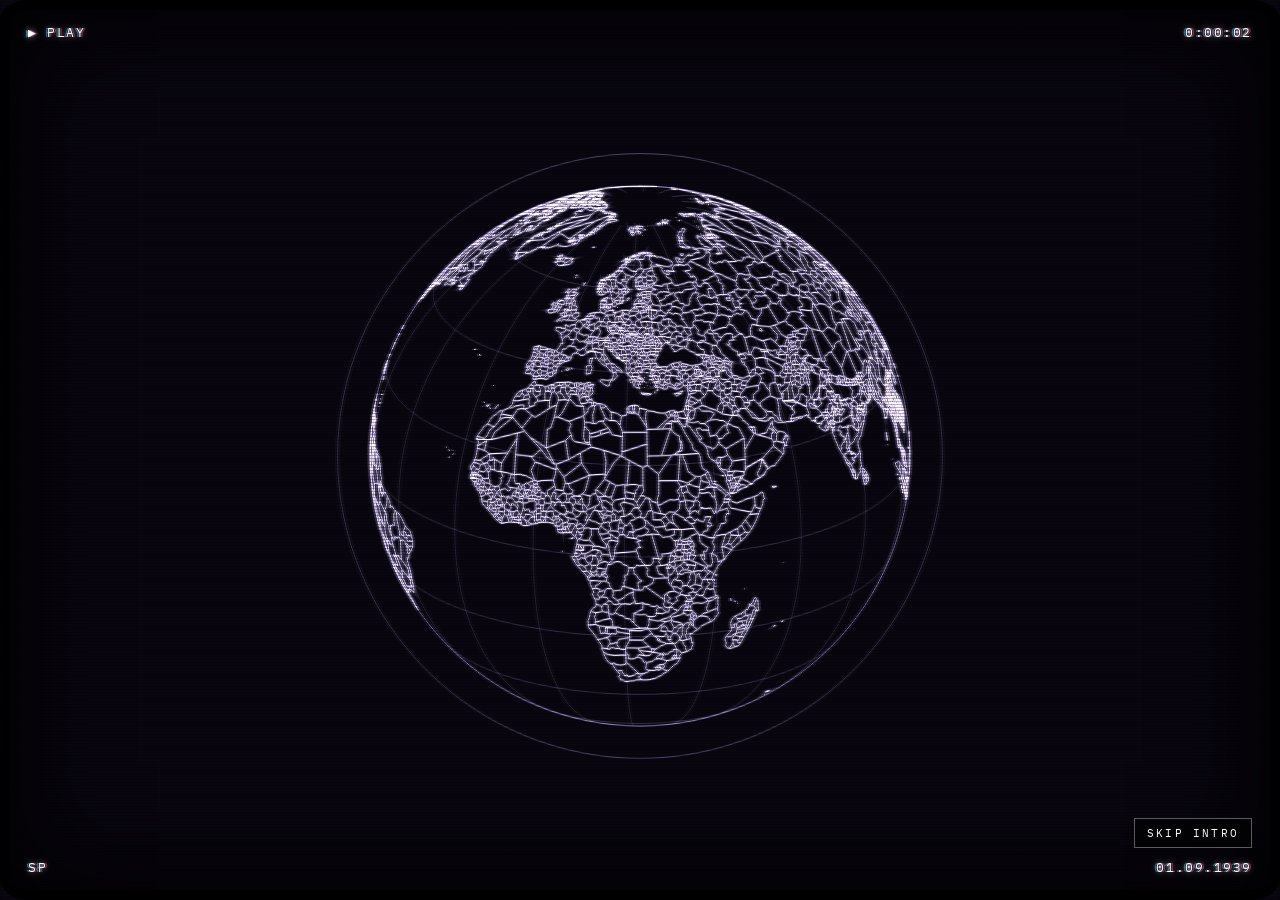
==== commit 4f2298ca: "Add an opening sequence with three cuts: signal, war and neon Drawn live from the 1939 map data with" ====
--- a/index.html
+++ b/index.html
@@ -13,6 +13,14 @@
 <link rel="stylesheet" href="style.css?v=19">
 </head>
 <body>
+
+<!-- ============ INTRO ============ -->
+<section id="intro" class="screen" hidden aria-label="Opening sequence">
+  <canvas id="intro-cv"></canvas>
+  <div class="vhs vhs-tl">▶ PLAY</div><div class="vhs vhs-tr" id="intro-tc">0:00:00</div>
+  <div class="vhs vhs-bl">SP</div><div class="vhs vhs-br" id="intro-date"></div>
+  <button type="button" id="intro-skip">Skip intro</button>
+</section>
 
 <!-- ============ START ============ -->
 <section id="start" class="screen">
@@ -139,6 +147,7 @@
 <script src="battle/engine.js?v=19"></script>
 <script src="battle/ai.js?v=19"></script>
 <script src="battle/battle.js?v=19"></script>
+<script src="js/intro.js?v=19"></script>
 <script src="js/app.js?v=19"></script>
 </body>
 </html>
--- a/style.css
+++ b/style.css
@@ -372,3 +372,18 @@
 #engage .oddsbar { height: 4px; border-radius: 0; background: var(--red); margin: 4px 0 0; }
 #engage .acts { display: flex; gap: 8px; flex-wrap: wrap; margin-top: 6px; }
 .kicker { font-family: var(--mono); letter-spacing: .28em; text-transform: uppercase; color: var(--dim); font-size: 11px; }
+
+/* opening sequence: VHS frame over a live canvas */
+#intro { z-index: 40; background: #000; cursor: pointer; transition: opacity .6s; }
+#intro.leaving { opacity: 0; }
+#intro canvas { position: absolute; inset: 0; width: 100%; height: 100%; }
+#intro::before { content: ""; position: absolute; inset: 0; z-index: 2; pointer-events: none; background: repeating-linear-gradient(transparent 0 2px, rgba(0,0,0,.28) 2px 3px); }
+#intro::after { content: ""; position: absolute; inset: 0; z-index: 2; pointer-events: none; border-radius: 28px / 22px; box-shadow: inset 0 0 0 10px #000, inset 0 0 90px 30px rgba(0,0,0,.85); }
+.vhs { position: absolute; z-index: 3; font-family: var(--mono); font-size: 13px; letter-spacing: .12em; color: #fff; text-shadow: 0 0 6px rgba(255,255,255,.7), 2px 0 rgba(255,60,120,.5), -2px 0 rgba(60,200,255,.5); pointer-events: none; }
+.vhs-tl { left: max(28px, env(safe-area-inset-left)); top: max(24px, env(safe-area-inset-top)); }
+.vhs-tr { right: max(28px, env(safe-area-inset-right)); top: max(24px, env(safe-area-inset-top)); }
+.vhs-bl { left: max(28px, env(safe-area-inset-left)); bottom: max(24px, env(safe-area-inset-bottom)); }
+.vhs-br { right: max(28px, env(safe-area-inset-right)); bottom: max(24px, env(safe-area-inset-bottom)); }
+#intro-skip { position: absolute; z-index: 4; right: max(28px, env(safe-area-inset-right)); bottom: max(52px, calc(env(safe-area-inset-bottom) + 28px)); background: rgba(0,0,0,.5); border: 1px solid rgba(255,255,255,.35); color: #fff; font-size: 11px; letter-spacing: .2em; text-transform: uppercase; padding: 7px 12px; }
+#intro-skip:hover, #intro-skip:focus-visible { border-color: #fff; outline: none; }
+#intro[data-style="war"] .vhs { text-shadow: 0 0 6px rgba(255,80,80,.7); }
